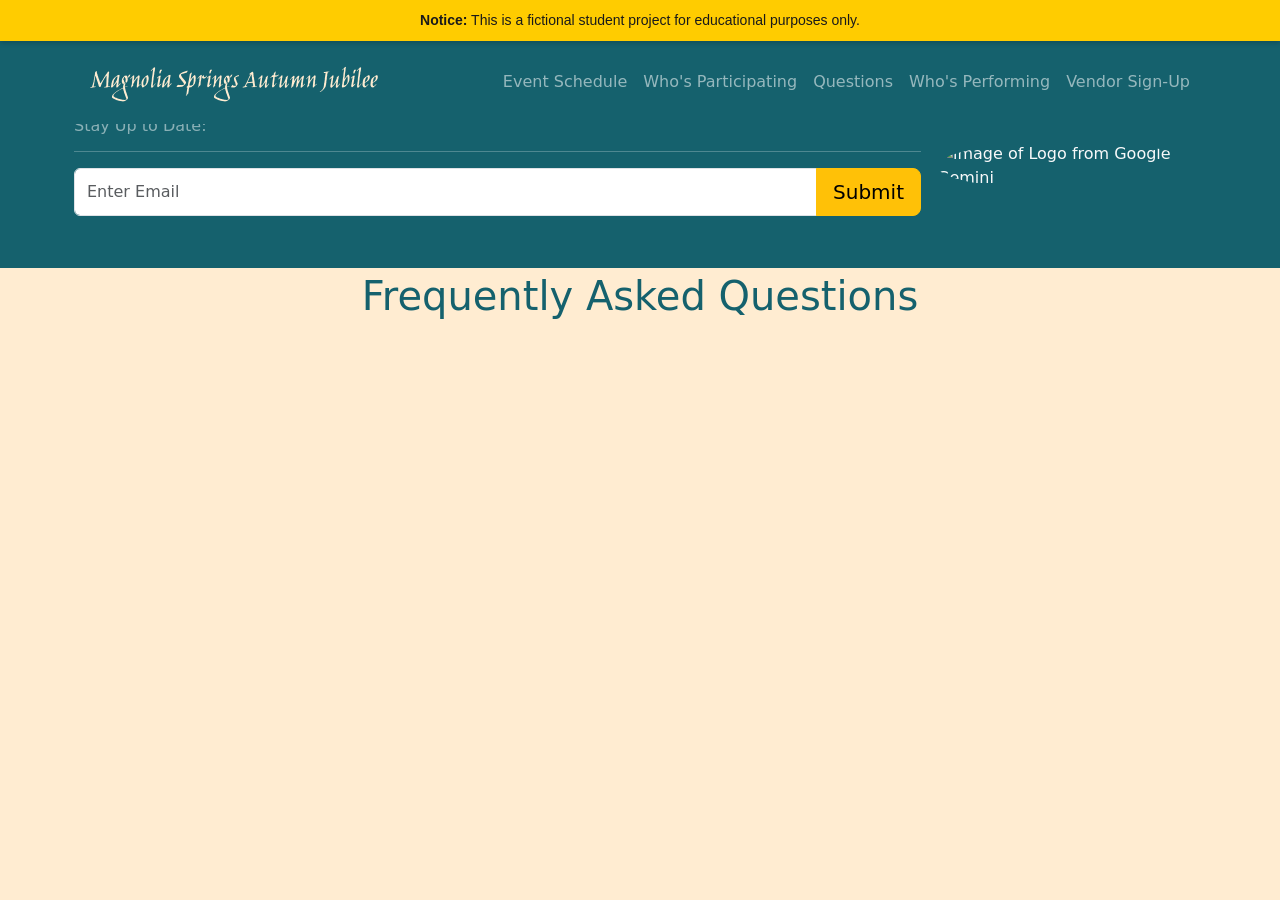
==== faqs.html @ 3f8e9cc7 "Update faqs.html" ====
<!-- Team 4 -->
<!-- ITEC 2380 Final Project: Magnolia Springs Autumn Jubilee -->
<!-- Home Page -->

<!-- Stephanie Henson -->
<!-- Casen Bone -->
<!-- Allen Stevick -->
<!-- Evan Danner -->

<!DOCTYPE html>
<html lang="en">
    <head>
        <meta charset="UTF-8">
        <meta name="viewport" content="width=device-width, initial-scale=1.0">
        <title>Autumn Jubilee</title>

        <!-- favicon.io -->
        <link rel="apple-touch-icon" sizes="180x180" href="/apple-touch-icon.png">
        <link rel="icon" type="image/png" sizes="32x32" href="media/favicon/favicon-32x32.png">
        <link rel="icon" type="image/png" sizes="16x16" href="media/favicon/favicon-16x16.png">
        <link rel="manifest" href="media/favicon/site.webmanifest">

        <!-- Google Fonts -->
        <link rel="preconnect" href="https://fonts.googleapis.com">
        <link rel="preconnect" href="https://fonts.gstatic.com" crossorigin>
        <link href="https://fonts.googleapis.com/css2?family=Jim+Nightshade&display=swap" rel="stylesheet">

        <!-- Links for Bootstrap -->
        <link href="https://cdn.jsdelivr.net/npm/bootstrap@5.3.8/dist/css/bootstrap.min.css" rel="stylesheet">
        <script src="https://cdn.jsdelivr.net/npm/jquery@3.7.1/dist/jquery.slim.min.js"></script>
        <script src="https://cdn.jsdelivr.net/npm/popper.js@1.16.1/dist/umd/popper.min.js"></script>
        <script src="https://cdn.jsdelivr.net/npm/bootstrap@5.3.8/dist/js/bootstrap.bundle.min.js"></script>

        <!-- Bootstrap Icons Link -->
        <link rel="stylesheet" href="https://cdn.jsdelivr.net/npm/bootstrap-icons@1.13.1/font/bootstrap-icons.min.css">

        <link rel="stylesheet" href="css/styles.css">
    </head>

    <body>
        <!-- Required Educational Notice Banner -->
        <div class="student-banner" role="status" aria-label="Educational Notice">
            <p><strong>Notice:</strong> This is a fictional student project for educational purposes only.</p>
        </div><!--End Required Educational Notice Banner -->

    <!-- Navigation Bar: Using Bootstrap for Navigation with Toggler for mobile screens -->
    <nav class="navbar navbar-expand-lg navbar-dark py-3 fixed-top">
        <div class="container">
            <a href="index.html" class="navbar-brand lead"><i class="bi bi-leaf-fill lead text-warning mx-1"></i><span class="jim-nightshade-regular">Magnolia Springs Autumn Jubilee</span></a>

            <button class="navbar-toggler" type="button" data-bs-toggle="collapse" data-bs-target="#navmenu">
                <span class="navbar-toggler-icon"></span>
            </button>

            <div class="collapse navbar-collapse" id="navmenu">
                <ul class="navbar-nav ms-auto">
                    <li class="nav-item">
                        <a href="#events" class="nav-link">Event Schedule</a>
                    </li>
                    <li class="nav-item">
                        <a href="#participants" class="nav-link">Who's Participating</a>
                    </li>
                    <li class="nav-item">
                        <a href="#questions" class="nav-link">Questions</a>
                    </li>
                    <li class="nav-item">
                        <a href="#performers" class="nav-link">Who's Performing</a>
                    </li>
                    <li class="nav-item">
                        <a href="#vendors" class="nav-link">Vendor Sign-Up</a>
                    </li>
                </ul>
            </div>
        </div>
    </nav>

    <!-- Top Section -->
    <div class="showcase text-light p-5 text-center text-sm-start">
        <div class="container">
            <div class=" row d-sm-flex align-items-center justify-content-between mt-4">
                <div class="col-md-9 p-1">
                    <p class="h6 text-white-50">Stay Up to Date:</p>
                    <hr>
                    <div class="input-group news-input">
                    <input type="text" class="form-control" placeholder="Enter Email">
                    <button class="btn btn-warning btn-lg" type="button">Submit</button>
                    </div>
                </div>
                <div class="col-md-3">
                       <img class="img-fluid rounded-circle" src="media/logo.jpg" alt="image of Logo from Google Gemini">
                </div>
            </div>               
        </div>
    </div>

    <!-- Title Section -->
     <section class="title text3 p-1 text-center">
        <div class="row container-flush">
            <div class="col-md">
                <h1 class="titletext">Frequently Asked Questions</h1>
            </div>            
        </div>
     </section>

    </body>
---- css/styles.css ----
/*REQUIRED CSS FOR STUDENT BANNER*/
.student-banner {
  position: fixed;
  top: 0;
  left: 0;
  width: 100%;
  background-color: #ffcc00; 
  color: #1a1a1a; 
  text-align: center;
  padding: 10px 20px;
  font-family: sans-serif;
  font-size: 14px;
  box-shadow: 0 2px 5px rgba(0,0,0,0.2);
  z-index: 99999; 
}

.student-banner p {
  margin: 0;
  padding: 0;
}

body {
  padding-top: 40px; /* Adjust this number to match the height of your banner */
  background-color: #FFECD1
}
/*END OF REQUIRED CSS FOR STUDENT BANNER*/

/* Color Palette from Coolors.co
  Ink Black #001524
  Stormy Teal #15616D
  Papaya Whip # FFECD1
  Vivid Tangerine #FF7D00
  Brandy #78290F */

.navbar {
  margin-top: 40px;
}

.navbar, .showcase, .footer {
  background-color: #15616D;
  color: #FFECD1
  }

.nav-item {
  color: #FFECD1
}

.bi-leaf-fill {
  background-color: #15616D;
  color: #FF7D00;
}

.jim-nightshade-regular {
  font-family: "Jim Nightshade", cursive;
  font-weight: 400;
  font-style: normal;
  font-size: 28px;
  color: #FFECD1;
}

.card1, .btn2, .card3, .middleSection {
  background-color: #78290f;
  color: #FFECD1;
  border: 1px solid #15616D;
}

.btn1, .card2, .btn3 {
  background-color: #FF7D00;
  color: #FFECD1;
  border: 1px solid #15616D;
}

.marshal {
  background-color: #15616D;
  color:#FFECD1;
}

.vendor {
  background-color: #FF7D00;
  color: #78290F;
}

.text1 {
  color: #FFECD1;
}

.text2 {
  color: #78290f;
}

.text3 {
  color: #15616D;
}

.slogan {
  color:#FFECD1;
  font-size: 3.5em;
}

.carouselCaption {
  background-color: #15616D;
  opacity: 0.8;
  color: #FFECD1;
}

.map {
  width: 90%;
}
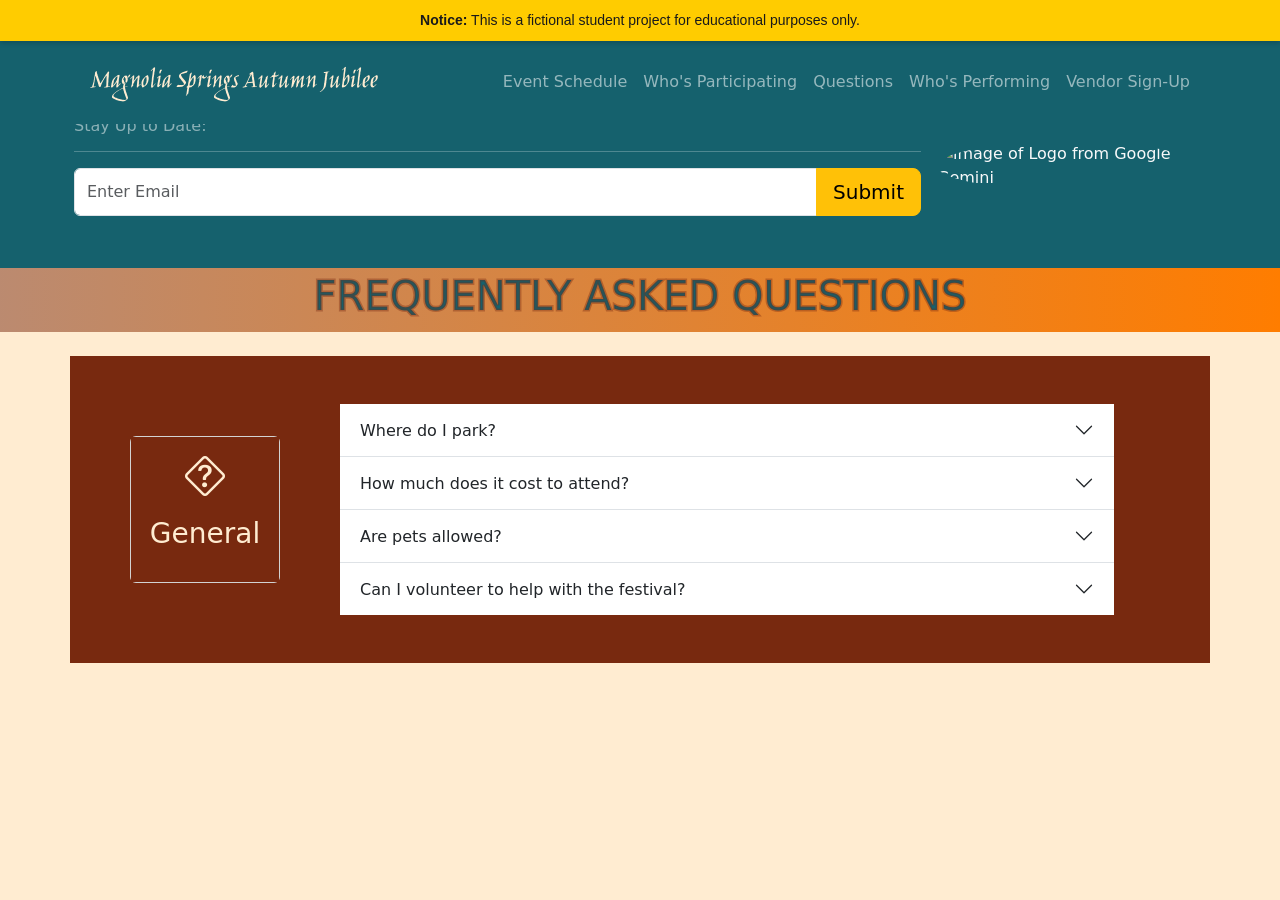
==== commit 922ee811: "progress on faq" ====
--- a/faqs.html
+++ b/faqs.html
@@ -100,6 +100,70 @@
                 <h1 class="titletext">Frequently Asked Questions</h1>
             </div>            
         </div>
-     </section>
+    </section>
+
+    <!-- FAQS Section 1: General -->
+    <div class="container">
+        <div class=" row d-sm-flex align-items-center justify-content-between mt-4 p-5 faq1">
+            <div class="col-md-2">
+                <div class="card">
+                    <div class="card-body text-center faq1">
+                        <div class="h1 mb-3">
+                            <i class="bi bi-question-diamond"></i>
+                        </div>
+                        <div>
+                            <h3 class="card-title mb-3 text1">General</h3>
+                        </div>
+                    </div>
+                </div>
+            </div>
+
+            <div class="col-md-10 px-5">
+                <div class="accordion accordion-flush">
+                <div class="accordion-item">
+                    <h2 class="accordion-header">
+                    <button class="accordion-button collapsed" type="button" data-bs-toggle="collapse" data-bs-target="#flush-collapseOne">
+                    Where do I park?
+                    </button>
+                    </h2>
+                    <div id="flush-collapseOne" class="accordion-collapse collapse">
+                    <div class="accordion-body">parking answer
+                    </div>
+                    </div>
+                </div>
+                <div class="accordion-item">
+                    <h2 class="accordion-header">
+                    <button class="accordion-button collapsed" type="button" data-bs-toggle="collapse" data-bs-target="#flush-collapseTwo" aria-expanded="false" aria-controls="flush-collapseTwo">
+                    How much does it cost to attend?
+                    </button>
+                    </h2>
+                    <div id="flush-collapseTwo" class="accordion-collapse collapse" data-bs-parent="#accordionFlushExample">
+                    <div class="accordion-body">cost answer</div>
+                    </div>
+                </div>
+                <div class="accordion-item">
+                    <h2 class="accordion-header">
+                    <button class="accordion-button collapsed" type="button" data-bs-toggle="collapse" data-bs-target="#flush-collapseThree">
+                    Are pets allowed?
+                    </button>
+                    </h2>
+                    <div id="flush-collapseThree" class="accordion-collapse collapse" data-bs-parent="#accordionFlushExample">
+                    <div class="accordion-body">pets answer</div>
+                    </div>
+                </div>
+                <div class="accordion-item">
+                    <h2 class="accordion-header">
+                    <button class="accordion-button collapsed" type="button" data-bs-toggle="collapse" data-bs-target="#flush-collapseFour">
+                    Can I volunteer to help with the festival?
+                    </button>
+                    </h2>
+                    <div id="flush-collapseFour" class="accordion-collapse collapse" data-bs-parent="#accordionFlushExample">
+                    <div class="accordion-body">volunteer answer</div>
+                    </div>
+                </div> <!-- accordion -->
+            </div> <!-- column 2 -->
+            </div>
+        </div>
+    </div>
 
     </body>
--- a/css/styles.css
+++ b/css/styles.css
@@ -92,6 +92,11 @@
   color: #15616D;
 }
 
+.text4 {
+  color: #78290F;
+  background-color: #FF7D0080;
+}
+
 .slogan {
   color:#FFECD1;
   font-size: 3.5em;
@@ -106,3 +111,26 @@
 .map {
   width: 90%;
 }
+
+.title {
+  background-image: linear-gradient(to right, #78290F80, #FF7D00);
+}
+
+.flower {
+  background-color: transparent;
+}
+
+.titletext {
+  text-transform: uppercase;
+  -webkit-text-stroke: 3px #78290F60;
+}
+
+.faq1 {
+  background-color: #78290F;
+  color: #FFECD1;
+}
+
+.accordion-collapse {
+  background-color: #78290F60;
+  color:#15616D;
+}
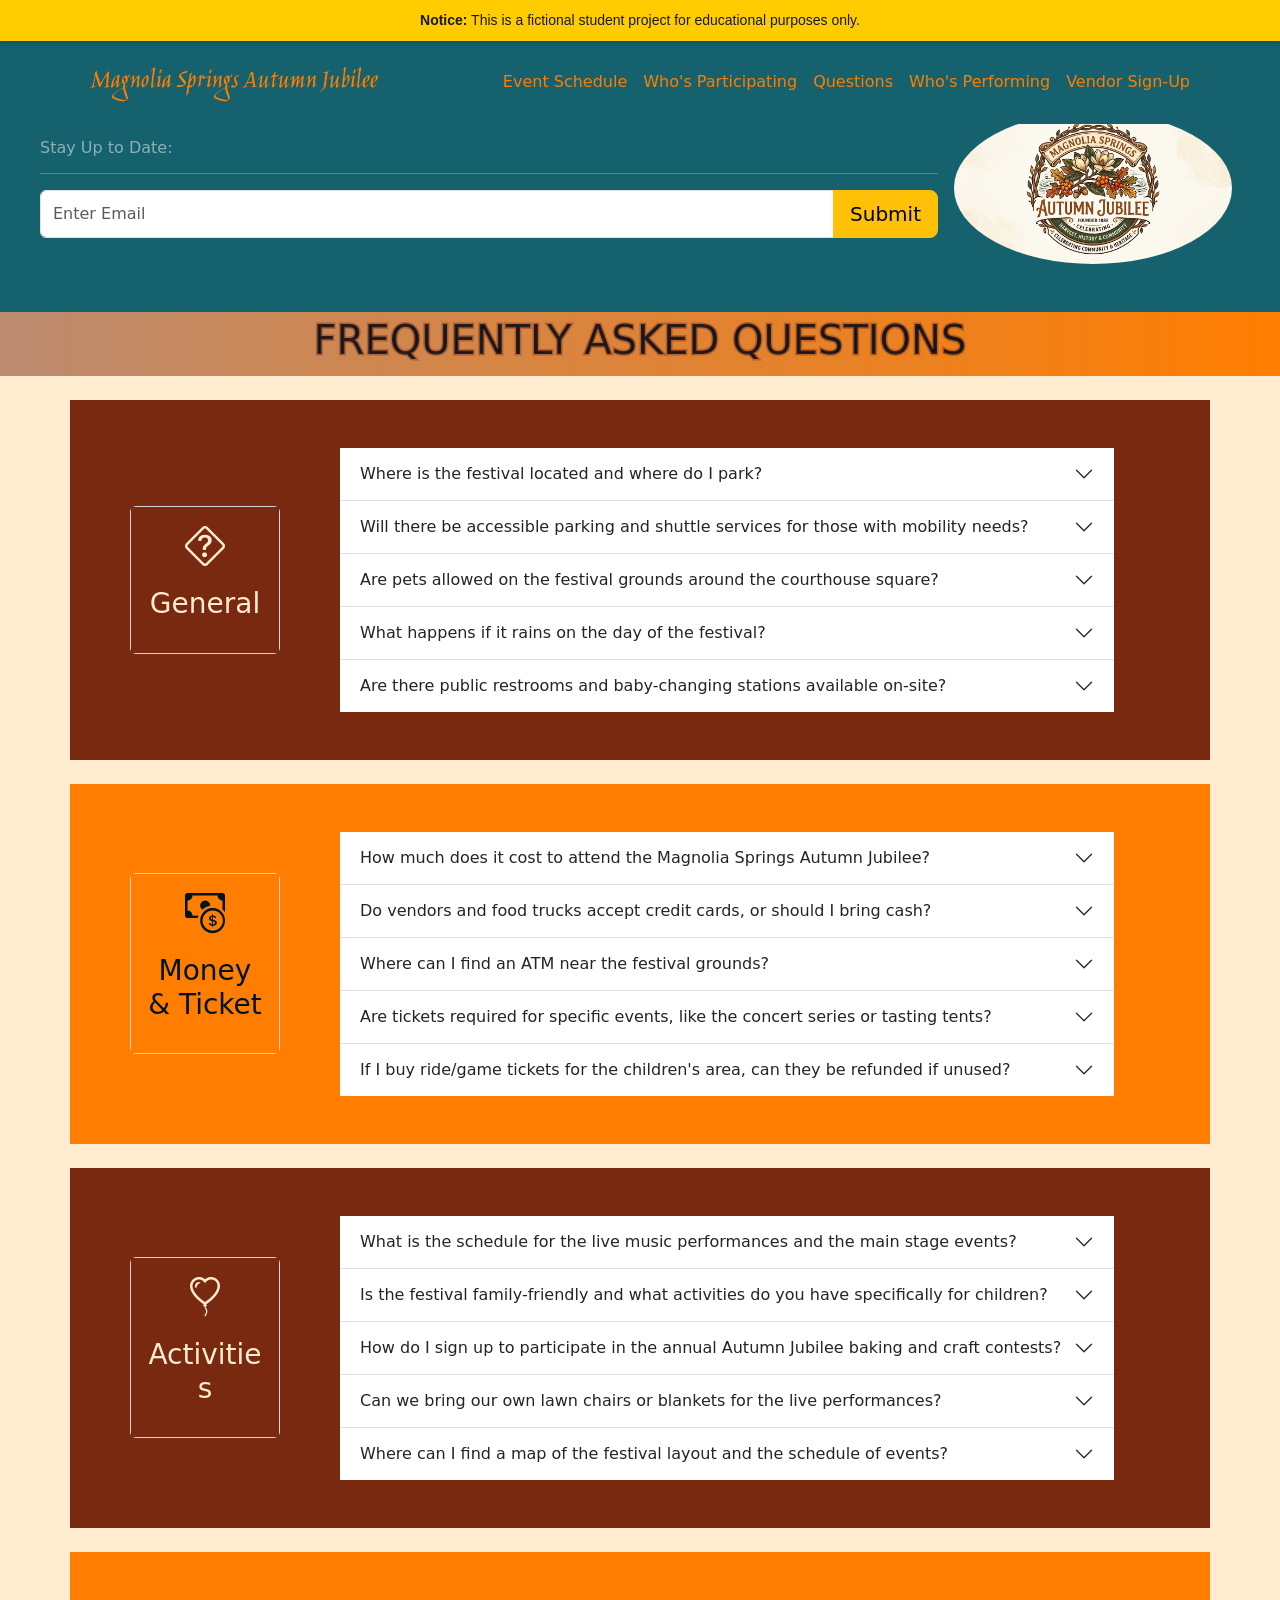
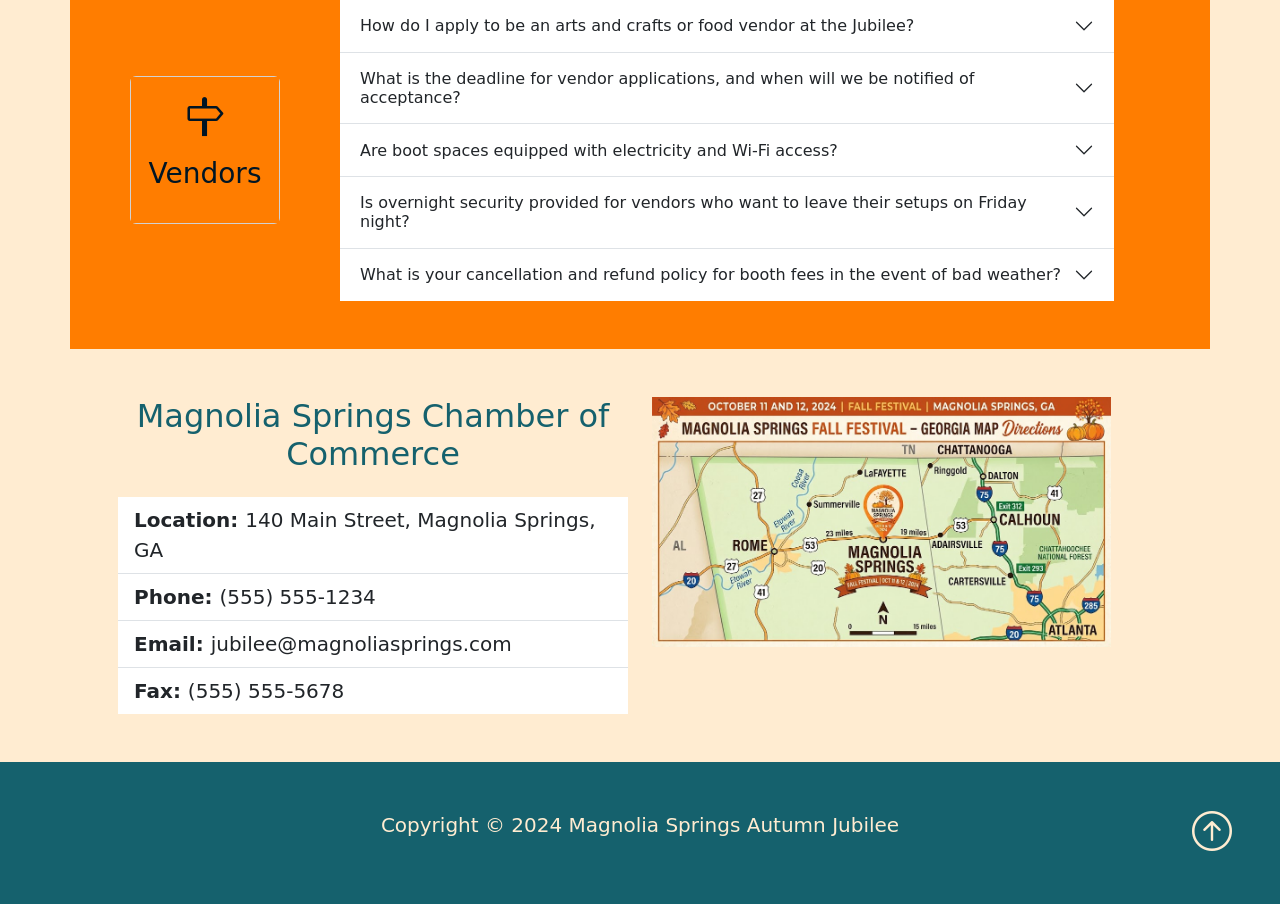
==== commit 9a8ed21a: "css, faq, index, media, and vendor copied from fork" ====
--- a/faqs.html
+++ b/faqs.html
@@ -12,7 +12,7 @@
     <head>
         <meta charset="UTF-8">
         <meta name="viewport" content="width=device-width, initial-scale=1.0">
-        <title>Autumn Jubilee</title>
+        <title>Autumn Jubilee FAQS</title>
 
         <!-- favicon.io -->
         <link rel="apple-touch-icon" sizes="180x180" href="/apple-touch-icon.png">
@@ -67,16 +67,16 @@
                         <a href="#performers" class="nav-link">Who's Performing</a>
                     </li>
                     <li class="nav-item">
-                        <a href="#vendors" class="nav-link">Vendor Sign-Up</a>
+                        <a href="vendor.html" class="nav-link">Vendor Sign-Up</a>
                     </li>
                 </ul>
-            </div>
-        </div>
+            </div> <!-- collapse navbar-->
+        </div> <!-- container -->
     </nav>
 
     <!-- Top Section -->
     <div class="showcase text-light p-5 text-center text-sm-start">
-        <div class="container">
+        <div class="container-flush">
             <div class=" row d-sm-flex align-items-center justify-content-between mt-4">
                 <div class="col-md-9 p-1">
                     <p class="h6 text-white-50">Stay Up to Date:</p>
@@ -85,16 +85,16 @@
                     <input type="text" class="form-control" placeholder="Enter Email">
                     <button class="btn btn-warning btn-lg" type="button">Submit</button>
                     </div>
-                </div>
+                </div> <!-- column 1 -->
                 <div class="col-md-3">
-                       <img class="img-fluid rounded-circle" src="media/logo.jpg" alt="image of Logo from Google Gemini">
-                </div>
-            </div>               
-        </div>
-    </div>
+                    <img class="img-fluid rounded-circle" src="media/logo.jpg" alt="image of Logo from Google Gemini">
+                </div> <!-- column 2-->
+            </div>  <!-- row -->             
+        </div> <!-- container-flush -->
+    </div> <!-- showcase -->
 
     <!-- Title Section -->
-     <section class="title text3 p-1 text-center">
+    <section class="title text5 p-1 text-center">
         <div class="row container-flush">
             <div class="col-md">
                 <h1 class="titletext">Frequently Asked Questions</h1>
@@ -113,57 +113,391 @@
                         </div>
                         <div>
                             <h3 class="card-title mb-3 text1">General</h3>
-                        </div>
-                    </div>
-                </div>
-            </div>
+                        </div> 
+                    </div> <!-- card body -->
+                </div> <!-- card -->
+            </div> <!-- column 1 -->
 
             <div class="col-md-10 px-5">
                 <div class="accordion accordion-flush">
-                <div class="accordion-item">
-                    <h2 class="accordion-header">
-                    <button class="accordion-button collapsed" type="button" data-bs-toggle="collapse" data-bs-target="#flush-collapseOne">
-                    Where do I park?
-                    </button>
-                    </h2>
-                    <div id="flush-collapseOne" class="accordion-collapse collapse">
-                    <div class="accordion-body">parking answer
+                    <div class="accordion-item">
+                        <h2 class="accordion-header">
+                            <button class="accordion-button collapsed" type="button" data-bs-toggle="collapse" data-bs-target="#flush-collapseOne">
+                            Where is the festival located and where do I park?
+                            </button>
+                        </h2>
+                        <div id="flush-collapseOne" class="accordion-collapse collapse generalQ1">
+                            <div class="accordion-body">The festival takes place in historic downtown Magnolia Springs, 
+                                Georgia, centering around the historic courthouse square. Public parking is available 
+                                at the Magnolia Springs High School lot and the Community Center, both just a short 
+                                walk from the square.
+                            </div> <!-- accordion body 1-->
+                        </div> <!-- accordion collapse 1-->
+                    </div> <!-- accordion item 1 -->
+                    <div class="accordion-item">
+                        <h2 class="accordion-header">
+                            <button class="accordion-button collapsed" type="button" data-bs-toggle="collapse" data-bs-target="#flush-collapseTwo" aria-expanded="false" aria-controls="flush-collapseTwo">
+                            Will there be accessible parking and shuttle services for those with mobility needs?
+                            </button>
+                        </h2>
+                        <div id="flush-collapseTwo" class="accordion-collapse collapse generalQ1" data-bs-parent="#accordionFlushExample">
+                            <div class="accordion-body">Yes! Designated ADA-accessible parking is located in the municipal 
+                            lot directly behind the City Hall. From there, continuous, free golf cart shuttles are 
+                            available to drop off guests at the main entrance gates on the square.
+                            </div>
+                        </div> <!-- accordion collapse 2-->
+                    </div> <!-- accordion item 2-->
+                    <div class="accordion-item">
+                        <h2 class="accordion-header">
+                            <button class="accordion-button collapsed" type="button" data-bs-toggle="collapse" data-bs-target="#flush-collapseThree">
+                            Are pets allowed on the festival grounds around the courthouse square?
+                            </button>
+                        </h2>
+                        <div id="flush-collapseThree" class="accordion-collapse collapse generalQ1" data-bs-parent="#accordionFlushExample">
+                            <div class="accordion-body">While we love our furry friends, pets are not permitted on the 
+                                crowded courthouse lawn or inside the designated food courts for safety and sanitation 
+                                reasons. Leashed service animals, of course, are always welcome.
+                            </div>
+                        </div>
+                    </div> <!-- accordion item 3 -->
+                    <div class="accordion-item">
+                        <h2 class="accordion-header">
+                            <button class="accordion-button collapsed" type="button" data-bs-toggle="collapse" data-bs-target="#flush-collapseFour">
+                            What happens if it rains on the day of the festival?
+                            </button>
+                        </h2>
+                        <div id="flush-collapseFour" class="accordion-collapse collapse generalQ1" data-bs-parent="#accordionFlushExample">
+                            <div class="accordion-body">We celebrate rain or shine! Grab your umbrella or poncho and join 
+                            us anyway. In the event of severe weather (lightning, high winds), outdoor activities 
+                            may be temporarily paused and resumed once the weather clears. Up-to-the-minute 
+                            updates will be posted to our social media channels.
+                            </div>
+                        </div>
+                    </div> <!-- accordion item 4 -->
+                    <div class="accordion-item">
+                        <h2 class="accordion-header">
+                            <button class="accordion-button collapsed" type="button" data-bs-toggle="collapse" data-bs-target="#flush-collapseFive">
+                            Are there public restrooms and baby-changing stations available on-site?
+                            </button>
+                        </h2>
+                        <div id="flush-collapseFive" class="accordion-collapse collapse generalQ1" data-bs-parent="#accordionFlushExample">
+                            <div class="accordion-body">Yes, public restrooms are located inside the lower level of the 
+                            Historic Courthouse and the Magnolia Springs Public Library. Additionally, portable 
+                            restroom stations (including ADA-compliant units and a dedicated, quiet baby-care tent) 
+                            are available on both the east and west ends of the festival grounds.
+                            </div>
+                        </div>
+                    </div> <!-- accordion item 5 -->
+                </div> <!-- accordion section 1-->
+            </div> <!-- column 2 -->
+        </div> <!-- row -->
+    </div> <!-- container -->
+
+    <!-- FAQS Section 2: Money & Ticket -->
+    <div class="container">
+        <div class=" row d-sm-flex align-items-center justify-content-between mt-4 p-5 faq2">
+            <div class="col-md-2">
+                <div class="card">
+                    <div class="card-body text-center faq2">
+                        <div class="h1 mb-3">
+                            <i class="bi bi-cash-coin"></i>
+                        </div>
+                        <div>
+                            <h3 class="card-title mb-3 text5">Money & Ticket</h3>
+                        </div>
                     </div>
-                    </div>
-                </div>
-                <div class="accordion-item">
-                    <h2 class="accordion-header">
-                    <button class="accordion-button collapsed" type="button" data-bs-toggle="collapse" data-bs-target="#flush-collapseTwo" aria-expanded="false" aria-controls="flush-collapseTwo">
-                    How much does it cost to attend?
-                    </button>
-                    </h2>
-                    <div id="flush-collapseTwo" class="accordion-collapse collapse" data-bs-parent="#accordionFlushExample">
-                    <div class="accordion-body">cost answer</div>
-                    </div>
-                </div>
-                <div class="accordion-item">
-                    <h2 class="accordion-header">
-                    <button class="accordion-button collapsed" type="button" data-bs-toggle="collapse" data-bs-target="#flush-collapseThree">
-                    Are pets allowed?
-                    </button>
-                    </h2>
-                    <div id="flush-collapseThree" class="accordion-collapse collapse" data-bs-parent="#accordionFlushExample">
-                    <div class="accordion-body">pets answer</div>
-                    </div>
-                </div>
-                <div class="accordion-item">
-                    <h2 class="accordion-header">
-                    <button class="accordion-button collapsed" type="button" data-bs-toggle="collapse" data-bs-target="#flush-collapseFour">
-                    Can I volunteer to help with the festival?
-                    </button>
-                    </h2>
-                    <div id="flush-collapseFour" class="accordion-collapse collapse" data-bs-parent="#accordionFlushExample">
-                    <div class="accordion-body">volunteer answer</div>
-                    </div>
+                </div> <!-- card -->
+            </div> <!-- column 1 -->
+
+            <div class="col-md-10 px-5">
+                <div class="accordion accordion-flush">
+                    <div class="accordion-item">
+                        <h2 class="accordion-header">
+                            <button class="accordion-button collapsed" type="button" data-bs-toggle="collapse" data-bs-target="#flush-collapseSix">
+                            How much does it cost to attend the Magnolia Springs Autumn Jubilee?
+                            </button>
+                        </h2>
+                        <div id="flush-collapseSix" class="accordion-collapse collapse generalQ2">
+                            <div class="accordion-body">Admission to the Autumn Jubilee is completely free! There is no 
+                            entry fee to access the festival grounds, view the live music performances, or stroll 
+                            through the arts and crafts market.
+                            </div>
+                        </div>
+                    </div> <!-- accordion item 2a -->
+                    <div class="accordion-item">
+                        <h2 class="accordion-header">
+                            <button class="accordion-button collapsed" type="button" data-bs-toggle="collapse" data-bs-target="#flush-collapseSeven" aria-expanded="false" aria-controls="flush-collapseSeven">
+                            Do vendors and food trucks accept credit cards, or should I bring cash?
+                            </button>
+                        </h2>
+                        <div id="flush-collapseSeven" class="accordion-collapse collapse generalQ2" data-bs-parent="#accordionFlushExample">
+                            <div class="accordion-body">Nearly all of our craft vendors and food trucks accept major 
+                            credit/debit cards and mobile payments (Apple Pay, Google Pay). However, some of our 
+                            smaller, traditional heritage craft vendors or kids' game booths may prefer cash, so 
+                            carrying a little green is always a great idea!
+                            </div>
+                        </div>
+                    </div> <!-- accordion item 2b-->
+                    <div class="accordion-item">
+                        <h2 class="accordion-header">
+                            <button class="accordion-button collapsed" type="button" data-bs-toggle="collapse" data-bs-target="#flush-collapseEight">
+                            Where can I find an ATM near the festival grounds?
+                            </button>
+                        </h2>
+                        <div id="flush-collapseEight" class="accordion-collapse collapse generalQ2" data-bs-parent="#accordionFlushExample">
+                            <div class="accordion-body">For your convenience, temporary ATMs are located near the Main 
+                            Information Booth at the corner of Spring Street and Broad Street, as well as inside 
+                            the lobby of the Magnolia Springs Community Bank right on the square.
+                            </div>
+                        </div>
+                    </div> <!-- accordion item 2c -->
+                    <div class="accordion-item">
+                        <h2 class="accordion-header">
+                            <button class="accordion-button collapsed" type="button" data-bs-toggle="collapse" data-bs-target="#flush-collapseNine">
+                            Are tickets required for specific events, like the concert series or tasting tents?
+                            </button>
+                        </h2>
+                        <div id="flush-collapseNine" class="accordion-collapse collapse generalQ2" data-bs-parent="#accordionFlushExample">
+                            <div class="accordion-body">Yes, while general festival admission is free, a few special 
+                            attractions require tickets. This includes the Saturday Night Heritage Concert ($15 at 
+                            the gate or online) and the Taste of the Springs Food Tent ($10 for a tasting pass 
+                            of 5 local dishes).
+                            </div>
+                        </div>
+                    </div> <!-- accordion item 2d -->
+                    <div class="accordion-item">
+                        <h2 class="accordion-header">
+                            <button class="accordion-button collapsed" type="button" data-bs-toggle="collapse" data-bs-target="#flush-collapseTen">
+                            If I buy ride/game tickets for the children's area, can they be refunded if unused?
+                            </button>
+                        </h2>
+                        <div id="flush-collapseTen" class="accordion-collapse collapse generalQ2" data-bs-parent="#accordionFlushExample">
+                            <div class="accordion-body">Ride and game tickets purchased at our festival ticket booths are 
+                            non-refundable. However, they remain valid for both days of the festival weekend, so you 
+                            can save any leftover tickets for day two!
+                            </div>
+                        </div>
+                    </div> <!-- accordion item 2e -->
                 </div> <!-- accordion -->
             </div> <!-- column 2 -->
+        </div> <!-- row -->
+    </div> <!-- container 2 -->
+
+    <!-- FAQS Section 3: Activities -->
+    <div class="container">
+        <div class=" row d-sm-flex align-items-center justify-content-between mt-4 p-5 faq1">
+            <div class="col-md-2">
+                <div class="card">
+                    <div class="card-body text-center faq1">
+                        <div class="h1 mb-3">
+                            <i class="bi bi-balloon-heart"></i>
+                        </div>
+                        <div>
+                            <h3 class="card-title mb-3 text1">Activities</h3>
+                        </div>
+                    </div>
+                </div> <!-- card -->
+            </div> <!-- column 1 -->
+
+            <div class="col-md-10 px-5">
+                <div class="accordion accordion-flush">
+                    <div class="accordion-item">
+                        <h2 class="accordion-header">
+                            <button class="accordion-button collapsed" type="button" data-bs-toggle="collapse" data-bs-target="#flush-collapseEleven">
+                            What is the schedule for the live music performances and the main stage events?
+                            </button>
+                        </h2>
+                        <div id="flush-collapseEleven" class="accordion-collapse collapse generalQ1">
+                            <div class="accordion-body">Music kicks off on Friday at 4:00 PM and runs throughout the 
+                            weekend! The full lineup of local bluegrass, folk, and Southern country artists—along 
+                            with set times—can be found on our interactive "Schedule" page on the website.
+                            </div>
+                        </div>
+                    </div> <!-- accordion item 3a -->
+                    <div class="accordion-item">
+                        <h2 class="accordion-header">
+                            <button class="accordion-button collapsed" type="button" data-bs-toggle="collapse" data-bs-target="#flush-collapseTwelve" aria-expanded="false" aria-controls="flush-collapseTwelve">
+                            Is the festival family-friendly and what activities do you have specifically for children?
+                            </button>
+                        </h2>
+                        <div id="flush-collapseTwelve" class="accordion-collapse collapse generalQ1" data-bs-parent="#accordionFlushExample">
+                            <div class="accordion-body">Absolutely! The "Little Sprouts Kids Zone" is packed with family 
+                            fun, including a pumpkin painting patch, a petting zoo, face painting, carnival rides, 
+                            and free puppet shows scheduled throughout both days.
+                            </div>
+                        </div>
+                    </div> <!-- accordion item 3b -->
+                    <div class="accordion-item">
+                        <h2 class="accordion-header">
+                            <button class="accordion-button collapsed" type="button" data-bs-toggle="collapse" data-bs-target="#flush-collapseThirteen">
+                            How do I sign up to participate in the annual Autumn Jubilee baking and craft contests?
+                            </button>
+                        </h2>
+                        <div id="flush-collapseThirteen" class="accordion-collapse collapse generalQ1" data-bs-parent="#accordionFlushExample">
+                            <div class="accordion-body">We love celebrating local talent! Entry forms for our famous 
+                            Pecan Pie Bake-Off, Apple Butter contest, and the Giant Pumpkin competition are 
+                            available on our website. Registrations must be submitted by the Friday morning before 
+                            the festival begins.
+                            </div>
+                        </div>
+                    </div> <!-- accordion item 3c -->
+                    <div class="accordion-item">
+                        <h2 class="accordion-header">
+                            <button class="accordion-button collapsed" type="button" data-bs-toggle="collapse" data-bs-target="#flush-collapseFourteen">
+                            Can we bring our own lawn chairs or blankets for the live performances?
+                            </button>
+                        </h2>
+                        <div id="flush-collapseFourteen" class="accordion-collapse collapse generalQ1" data-bs-parent="#accordionFlushExample">
+                            <div class="accordion-body">Yes! We highly recommend bringing your favorite lawn chairs or 
+                            picnic blankets to set up on the courthouse lawn. We just ask that you set up in the 
+                            designated "seating zones" so we can keep the walkways clear for pedestrians.
+                            </div>
+                        </div>
+                    </div> <!-- accordion item 3d -->
+                    <div class="accordion-item">
+                        <h2 class="accordion-header">
+                            <button class="accordion-button collapsed" type="button" data-bs-toggle="collapse" data-bs-target="#flush-collapseFifteen">
+                            Where can I find a map of the festival layout and the schedule of events?
+                            </button>
+                        </h2>
+                        <div id="flush-collapseFifteen" class="accordion-collapse collapse generalQ1" data-bs-parent="#accordionFlushExample">
+                            <div class="accordion-body">You can download and print a PDF map directly from our website's 
+                            "Plan Your Visit" page which will be available closer to the event. Physical festival brochures containing maps and schedules will 
+                            also be handed out at all information booths and entrance gates.
+                            </div>
+                        </div>
+                    </div> <!-- accordion item 3e -->
+                </div> <!-- accordion  of section 2-->
+            </div> <!-- column 2 -->
+        </div> <!-- row -->
+    </div> <!-- container 3-->
+    
+    <!-- FAQS Section 4: Vendors -->
+    <div class="container">
+        <div class=" row d-sm-flex align-items-center justify-content-between mt-4 p-5 faq2">
+            <div class="col-md-2">
+                <div class="card">
+                    <div class="card-body text-center faq2">
+                        <div class="h1 mb-3">
+                            <i class="bi bi-signpost"></i>
+                        </div>
+                        <div>
+                            <h3 class="card-title mb-3 text5">Vendors</h3>
+                        </div>
+                    </div>
+                </div> <!-- card -->
+            </div> <!-- column 1 -->
+
+            <div class="col-md-10 px-5">
+                <div class="accordion accordion-flush">
+                    <div class="accordion-item">
+                        <h2 class="accordion-header">
+                            <button class="accordion-button collapsed" type="button" data-bs-toggle="collapse" data-bs-target="#flush-collapseSixteen">
+                            How do I apply to be an arts and crafts or food vendor at the Jubilee?
+                            </button>
+                        </h2>
+                        <div id="flush-collapseSixteen" class="accordion-collapse collapse generalQ2">
+                            <div class="accordion-body">All prospective vendors can apply online through our website's 
+                            "Vendor Portal." Simply fill out the application form, upload 3–5 high-quality photos 
+                            of your handmade crafts or menu items, and submit your application fee.
+                            </div>
+                        </div>
+                    </div> <!-- accordion item 4a -->
+                    <div class="accordion-item">
+                        <h2 class="accordion-header">
+                            <button class="accordion-button collapsed" type="button" data-bs-toggle="collapse" data-bs-target="#flush-collapseSeventeen" aria-expanded="false" aria-controls="flush-collapseSeventeen">
+                            What is the deadline for vendor applications, and when will we be notified of acceptance?
+                            </button>
+                        </h2>
+                        <div id="flush-collapseSeventeen" class="accordion-collapse collapse generalQ2" data-bs-parent="#accordionFlushExample">
+                            <div class="accordion-body">Applications close on August 31st. Our jury panel reviews 
+                            submissions to ensure a diverse and unique selection of crafts and food. You will 
+                            receive an email notification regarding your acceptance status by September 15th.
+                            </div>
+                        </div>
+                    </div> <!-- accordion item 4b -->
+                    <div class="accordion-item">
+                        <h2 class="accordion-header">
+                            <button class="accordion-button collapsed" type="button" data-bs-toggle="collapse" data-bs-target="#flush-collapseEighteen">
+                            Are boot spaces equipped with electricity and Wi-Fi access?
+                            </button>
+                        </h2>
+                        <div id="flush-collapseEighteen" class="accordion-collapse collapse generalQ2" data-bs-parent="#accordionFlushExample">
+                            <div class="accordion-body">Standard booth spaces do not include utilities. However, a 
+                            limited number of spaces with 110v/20amp electrical hookups are available for an 
+                            additional fee on a first-come, first-served basis. While there is public Wi-Fi around 
+                            the courthouse square, we highly recommend that vendors have an independent cellular 
+                            data plan or hotspot for processing transactions.
+                            </div>
+                        </div>
+                    </div> <!-- accordion item 4c -->
+                    <div class="accordion-item">
+                        <h2 class="accordion-header">
+                            <button class="accordion-button collapsed" type="button" data-bs-toggle="collapse" data-bs-target="#flush-collapseNineteen">
+                            Is overnight security provided for vendors who want to leave their setups on Friday night?
+                            </button>
+                        </h2>
+                        <div id="flush-collapseNineteen" class="accordion-collapse collapse generalQ2" data-bs-parent="#accordionFlushExample">
+                            <div class="accordion-body">Yes! Professional, overnight security patrols the festival grounds 
+                            from Friday at 8:00 PM until Saturday morning at 7:00 AM. While the area is secure, we 
+                            advise vendors to take valuable merchandise, electronics, and cash boxes with them 
+                            overnight.
+                            </div>
+                        </div>
+                    </div> <!-- accordion item 4d -->
+                    <div class="accordion-item">
+                        <h2 class="accordion-header">
+                            <button class="accordion-button collapsed" type="button" data-bs-toggle="collapse" data-bs-target="#flush-collapseTwenty">
+                            What is your cancellation and refund policy for booth fees in the event of bad weather?
+                            </button>
+                        </h2>
+                        <div id="flush-collapseTwenty" class="accordion-collapse collapse generalQ2" data-bs-parent="#accordionFlushExample">
+                            <div class="accordion-body">The Magnolia Springs Autumn Jubilee is a rain-or-shine event, and 
+                            booth fees are non-refundable. In the extreme case of dangerous, severe weather that 
+                            forces a full festival cancellation, a partial credit toward next year's booth fee may 
+                            be issued at the discretion of the festival committee.
+                            </div>
+                        </div>
+                    </div> <!-- accordion item 4e -->
+                </div> <!-- accordion -->
+            </div> <!-- column 2 -->
+        </div> <!-- row -->
+    </div> <!-- container 4-->
+
+    <!-- Contact Information and Map: Using a Bootstrap List Group -->
+    <div class="container p-5">
+        <div class="row g-4">
+            <div class="col-md-6">
+                <p class="h2 text-center mb-4 text3">Magnolia Springs Chamber of Commerce</p>
+                <ul class="list-group list-group-flush lead">
+                    <li class="list-group-item">
+                        <span class="fw-bold">Location: </span>140 Main Street, Magnolia Springs, GA
+                    </li>
+                    <li class="list-group-item">
+                        <span class="fw-bold">Phone: </span>(555) 555-1234
+                    </li>
+                    <li class="list-group-item">
+                        <span class="fw-bold">Email: </span>jubilee@magnoliasprings.com
+                    </li>
+                    <li class="list-group-item">
+                        <span class="fw-bold">Fax: </span>(555) 555-5678
+                    </li>
+                </ul>
             </div>
-        </div>
+            <div class="col-md-6 px-auto">
+                <img src="media/map.jpg" alt="Google Gemini map for location of Magnolia Springs" class="image-fluid map mb-2">
+            </div>
+        </div> <!-- row -->
+    </div> <!-- Contact Info Section -->
+
+    <!-- Footer: Using Bootstrap Positioning Utility Syntax-->
+    <div class="container-flush">
+        <footer class="p-5 footer text-center position-relative">
+            <p class="footer lead">Copyright &copy; 2024 Magnolia Springs Autumn Jubilee</p>
+            <a href="#" class="position-absolute bottom-0 end-0 p-5">
+            <i class="footer bi bi-arrow-up-circle h1"></i></a>
+        </footer>
     </div>
 
-    </body>+    </body>
+</html>
--- a/css/styles.css
+++ b/css/styles.css
@@ -38,11 +38,11 @@
 
 .navbar, .showcase, .footer {
   background-color: #15616D;
-  color: #FFECD1
+  color: #FFECD1;
   }
 
-.nav-item {
-  color: #FFECD1
+.nav-link {
+  color: #FF7D00;
 }
 
 .bi-leaf-fill {
@@ -55,7 +55,7 @@
   font-weight: 400;
   font-style: normal;
   font-size: 28px;
-  color: #FFECD1;
+  color: #FF7D00;
 }
 
 .card1, .btn2, .card3, .middleSection {
@@ -97,6 +97,10 @@
   background-color: #FF7D0080;
 }
 
+.text5 {
+  color: #001524;
+}
+
 .slogan {
   color:#FFECD1;
   font-size: 3.5em;
@@ -116,10 +120,6 @@
   background-image: linear-gradient(to right, #78290F80, #FF7D00);
 }
 
-.flower {
-  background-color: transparent;
-}
-
 .titletext {
   text-transform: uppercase;
   -webkit-text-stroke: 3px #78290F60;
@@ -130,7 +130,17 @@
   color: #FFECD1;
 }
 
-.accordion-collapse {
-  background-color: #78290F60;
-  color:#15616D;
+.generalQ1 {
+  background-color: #78290FCC;
+  color: #FFECD1;
+}
+
+.generalQ2 {
+  background-color: #FF7D00CC;
+  color:#001524;
+}
+
+.faq2 {
+  background-color: #FF7D00;
+  color: #001524;
 }
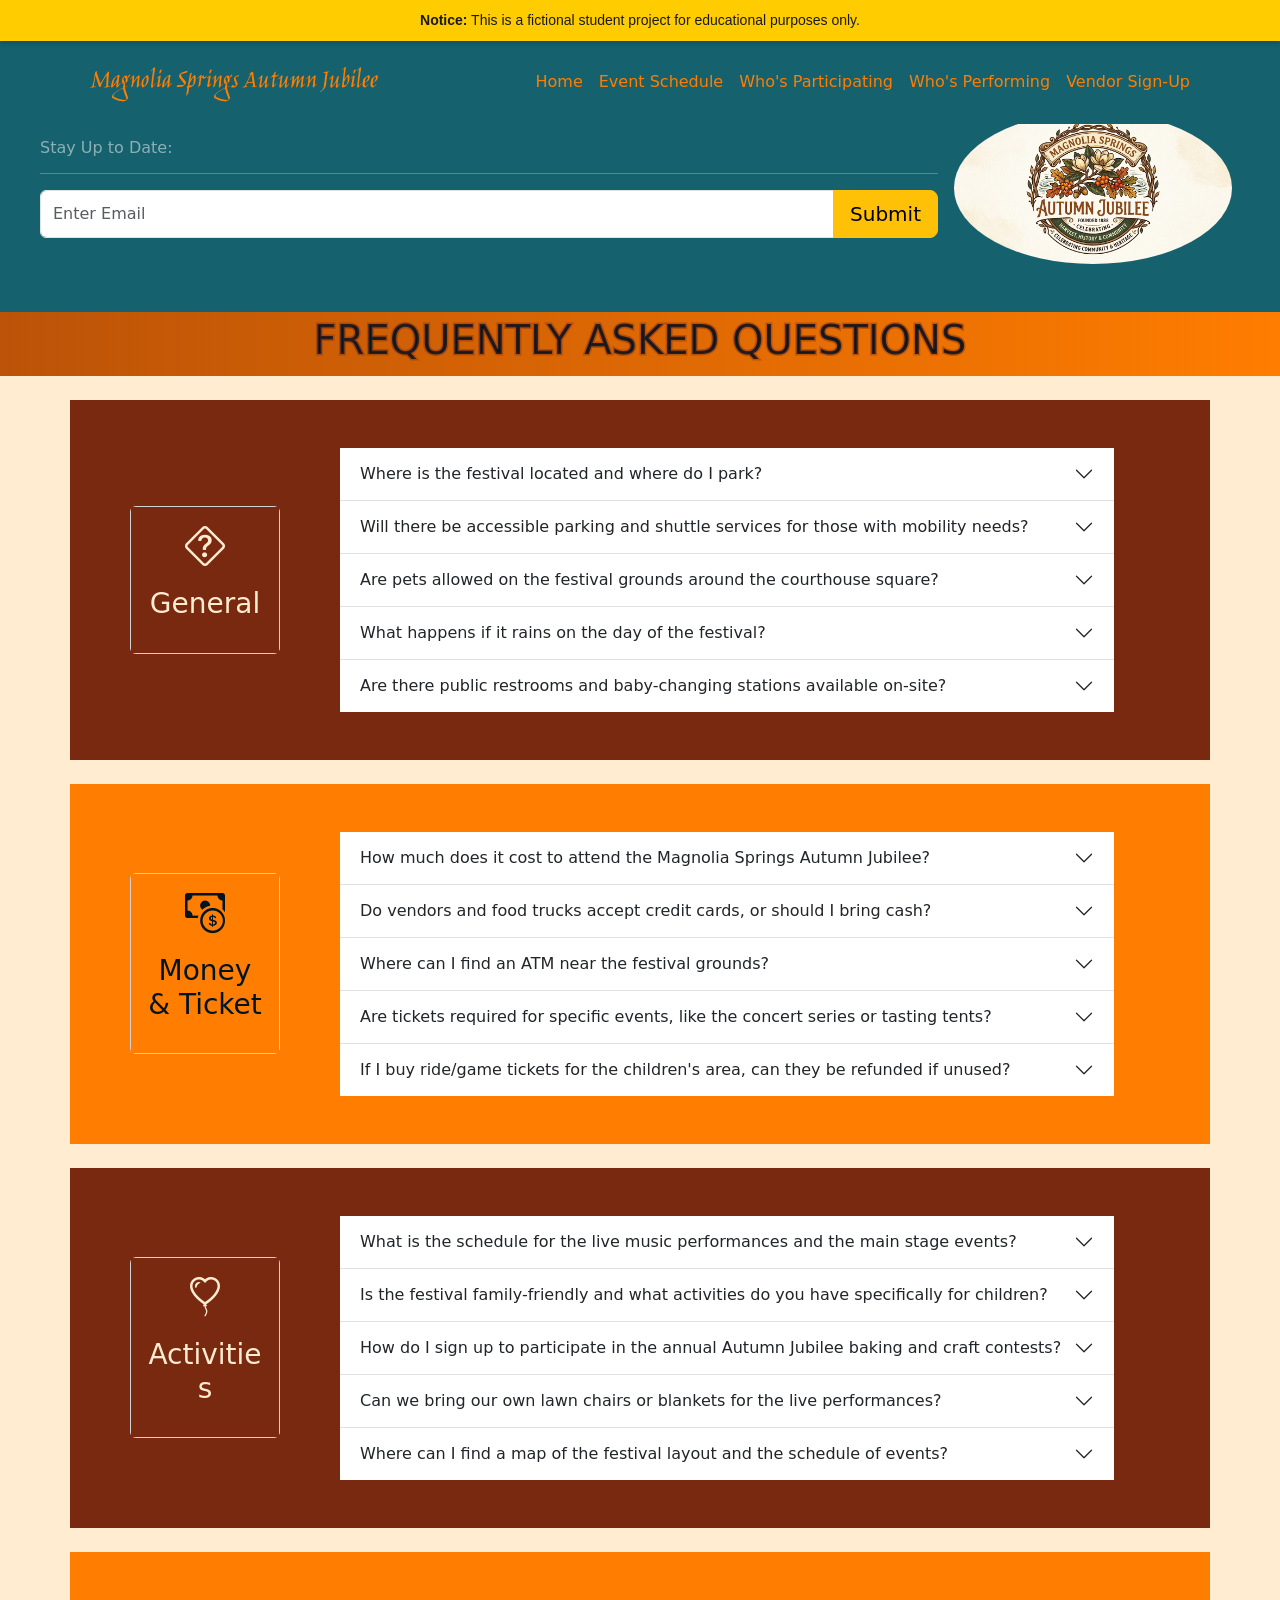
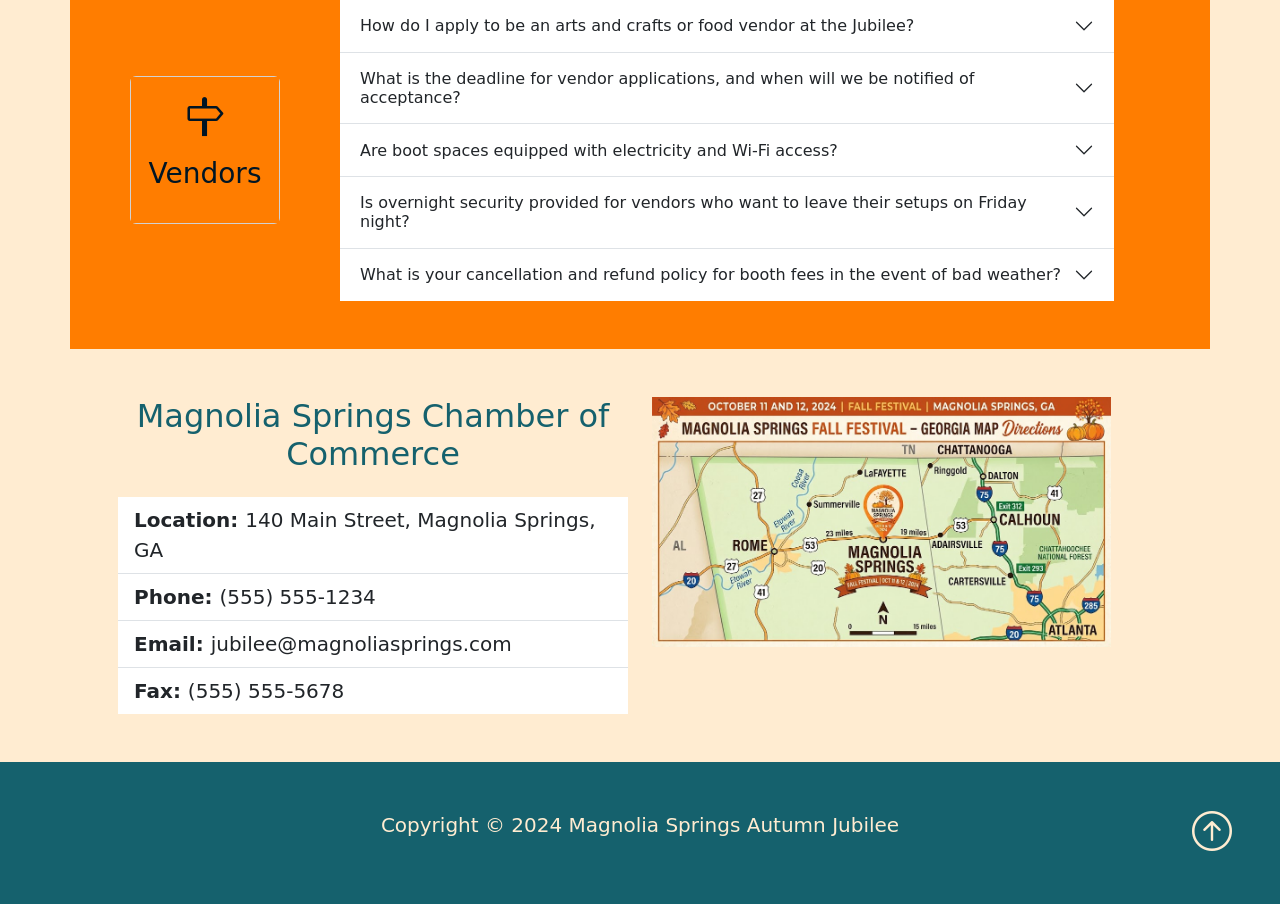
==== commit 41a776cd: "added who's-participating.html and updated navbar links" ====
--- a/faqs.html
+++ b/faqs.html
@@ -55,16 +55,15 @@
             <div class="collapse navbar-collapse" id="navmenu">
                 <ul class="navbar-nav ms-auto">
                     <li class="nav-item">
+                        <a href="index.html" class="nav-link">Home</a>
+                    <li class="nav-item">
                         <a href="#events" class="nav-link">Event Schedule</a>
                     </li>
                     <li class="nav-item">
-                        <a href="#participants" class="nav-link">Who's Participating</a>
+                        <a href="who's-participating.html" class="nav-link">Who's Participating</a>
                     </li>
                     <li class="nav-item">
-                        <a href="#questions" class="nav-link">Questions</a>
-                    </li>
-                    <li class="nav-item">
-                        <a href="#performers" class="nav-link">Who's Performing</a>
+                        <a href="performers.html" class="nav-link">Who's Performing</a>
                     </li>
                     <li class="nav-item">
                         <a href="vendor.html" class="nav-link">Vendor Sign-Up</a>
--- a/css/styles.css
+++ b/css/styles.css
@@ -117,6 +117,125 @@
 }
 
 .title {
+  background-color: #FF7D00;
+}
+
+.titletext {
+  text-transform: uppercase;
+  color: #001524;
+}
+
+.faq1 {
+  background-color: #78290F;
+  color: #FFECD1;
+}
+
+.generalQ1 {
+  background-color: #78290FCC;
+  color: #FFECD1;
+}
+
+.generalQ2 {
+  background-color: #FF7D00CC;
+  color:#001524;
+}
+
+.faq2 {
+  background-color: #FF7D00;
+  color: #001524;
+}
+/* Color Palette from Coolors.co
+  Ink Black #001524
+  Stormy Teal #15616D
+  Papaya Whip # FFECD1
+  Vivid Tangerine #FF7D00
+  Brandy #78290F */
+
+.navbar {
+  margin-top: 40px;
+}
+
+.navbar, .showcase, .footer {
+  background-color: #15616D;
+  color: #FFECD1;
+  }
+
+.nav-link {
+  color: #FF7D00;
+}
+
+.bi-leaf-fill {
+  background-color: #15616D;
+  color: #FF7D00;
+}
+
+.jim-nightshade-regular {
+  font-family: "Jim Nightshade", cursive;
+  font-weight: 400;
+  font-style: normal;
+  font-size: 28px;
+  color: #FF7D00;
+}
+
+.card1, .btn2, .card3, .middleSection {
+  background-color: #78290f;
+  color: #FFECD1;
+  border: 1px solid #15616D;
+}
+
+.btn1, .card2, .btn3 {
+  background-color: #FF7D00;
+  color: #FFECD1;
+  border: 1px solid #15616D;
+}
+
+.marshal {
+  background-color: #15616D;
+  color:#FFECD1;
+}
+
+.vendor {
+  background-color: #FF7D00;
+  color: #78290F;
+}
+
+.text1 {
+  color: #FFECD1;
+}
+
+.text2 {
+  color: #78290f;
+}
+
+.text3 {
+  color: #15616D;
+}
+
+.text4 {
+  color: #78290F;
+  background-color: #FF7D0080;
+}
+
+.text5 {
+  color: #001524;
+}
+
+.slogan {
+  color:#FFECD1;
+  font-size: 3.5em;
+}
+
+.carouselCaption {
+  background-color: #15616D;
+  opacity: 0.8;
+  color: #FFECD1;
+}
+
+.map {
+  width: 90%;
+}
+
+.title {
   background-image: linear-gradient(to right, #78290F80, #FF7D00);
 }
 
